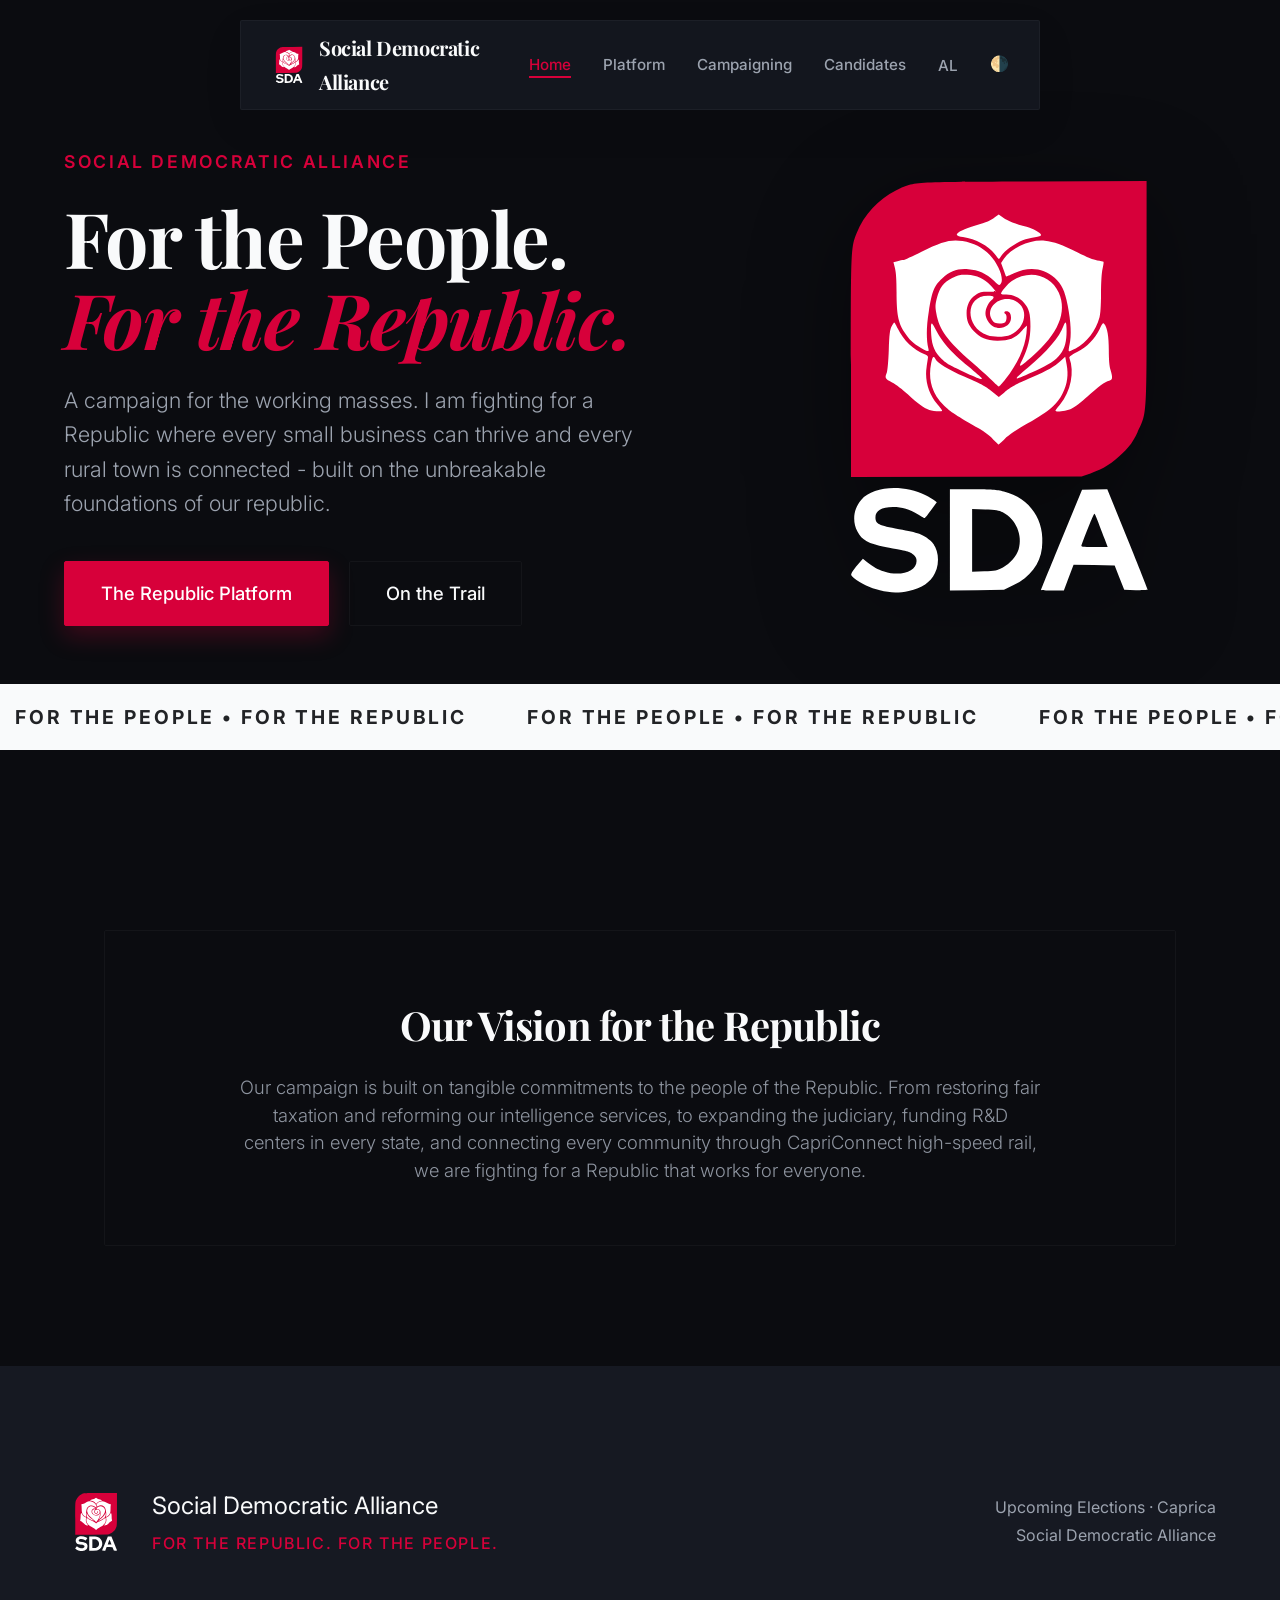
==== index.html @ f96bc6f6 "feat: add Caprica Unity logo next to Isolde's name" ====
<!DOCTYPE html>

<html lang="en">
<head>
<meta charset="utf-8"/>
<meta content="width=device-width, initial-scale=1.0" name="viewport"/>
<title>Social Democratic Alliance - For the Republic</title>
<link href="https://fonts.googleapis.com/css2?family=Playfair+Display:wght@400;600;700;900&amp;family=Inter:wght@300;400;500;600&amp;display=swap" rel="stylesheet"/>
<link href="assets/css/style.css?v=7.1" rel="stylesheet"/>
<script>
    const savedTheme = localStorage.getItem('theme');
    if (savedTheme !== 'light') {
      document.documentElement.classList.add('dark-theme');
    }
  </script>
<script defer="" src="assets/js/translations.js?v=2.0"></script>
<link href="assets/images/favicon.png" rel="icon" type="image/png"/>
<meta content="Social Democratic Alliance" property="og:title"/>
<meta content="For the Republic. For the People." property="og:description"/>
<meta content="https://uumeet-zade.github.io/sdapage/assets/images/link_preview.png" property="og:image"/>
<meta content="website" property="og:type"/>
<meta content="summary_large_image" name="twitter:card"/>
<meta content="Social Democratic Alliance" name="twitter:title"/>
<meta content="For the Republic. For the People." name="twitter:description"/>
<meta content="https://uumeet-zade.github.io/sdapage/assets/images/link_preview.png" name="twitter:image"/>
</head>
<body>
<nav>
<a class="nav-brand" href="index.html" style="text-decoration: none; color: inherit;">
<img alt="Social Democratic Alliance Logo" class="nav-logo logo-light" src="assets/images/SDAlogo.svg"/>
<img alt="Social Democratic Alliance Logo" class="nav-logo logo-dark" src="assets/images/SDAlogo-dark.svg"/>
<span class="nav-name" data-i18n="nav-name">Social Democratic Alliance</span>
</a>
<ul class="nav-links">
<li><a class="active" data-i18n="nav-home" href="index.html">Home</a></li>
<li><a data-i18n="nav-platform" href="platform.html">Platform</a></li>
<li><a data-i18n="nav-campaigning" href="events.html">Campaigning</a></li>
<li><a data-i18n="nav-candidates" href="candidates.html">Candidates</a></li>
<li class="lang-switcher">
<button aria-label="Change Language" class="lang-toggle">
<span class="lang-current">AL</span>
</button>
<div class="lang-dropdown">
<button class="lang-option active" data-i18n="auto-index-1" data-lang="al">Alanian</button>
<button class="lang-option" data-i18n="auto-index-2" data-lang="ga">Gallic</button>
<button class="lang-option" data-i18n="auto-index-3" data-lang="ac">Alcamerian</button>
<button class="lang-option" data-i18n="auto-index-4" data-lang="ra">Rälandic</button>
<button class="lang-option" data-i18n="auto-index-5" data-lang="my">Myrati</button>
<button class="lang-option" data-i18n="auto-index-6" data-lang="au">Austrumish</button>
<button class="lang-option" data-i18n="auto-index-7" data-lang="le">Leislandic</button>
</div>
</li>
<li><a class="theme-toggle" data-i18n="auto-index-9" href="#" onclick="toggleTheme(event)" title="Toggle Night Mode">🌗</a></li>
</ul>
</nav>
<section id="home" style="padding-top: 120px; padding-bottom: 20px;">
<div class="hero" style="display: flex; align-items: center; gap: 60px; text-align: left; padding: 0 5%; max-width: 1400px; margin: 0 auto; background: transparent; border: none; box-shadow: none; backdrop-filter: none;">
<div class="hero-content fade-up" style="flex: 1.2; z-index: 2;">
<div class="hero-eyebrow" data-i18n="idx-eyebrow" style="font-size: 1.1rem; color: var(--primary); letter-spacing: 0.15em; text-transform: uppercase; margin-bottom: 20px;">
          Social Democratic Alliance</div>
<h1 class="hero-title fade-up delay-1" data-i18n="idx-hero-title" style="font-size: clamp(3.5rem, 6vw, 6rem); line-height: 1.05; margin-bottom: 24px; ">For the
          People.<br/><span style="color: var(--primary);">For the Republic.</span></h1>
<p class="hero-subtitle fade-up delay-2" data-i18n="idx-hero-sub" style="font-size: 1.35rem; line-height: 1.6; color: var(--text-muted); margin-bottom: 40px; max-width: 600px;">
          A campaign for the working masses. I am fighting for a Republic where every small business can thrive and
          every
          rural town is connected - built on the unbreakable foundations of our republic.</p>
<div class="hero-buttons" style="display: flex; gap: 20px; align-items: center;">
<a class="btn-primary" data-i18n="idx-btn-plat" href="platform.html" style="text-decoration: none; padding: 16px 36px; font-size: 1.15rem;">The Republic Platform</a>
<a class="btn-outline" data-i18n="idx-btn-events" href="events.html" style="text-decoration: none; padding: 16px 36px; font-size: 1.15rem;">On the Trail</a>
</div>
</div>
<div class="hero-visual hover-float" style="flex: 0.8; display: flex; justify-content: center; position: relative; z-index: 2;">
<div style="position: relative; width: 100%; max-width: 420px; display: flex; justify-content: center; padding-top: 40px;">
<img alt="Social Democratic Alliance" class="logo-light" src="assets/images/SDAlogo.svg" style="width: 80%; height: auto; position: relative; z-index: 2; display: block; filter: drop-shadow(0 10px 30px rgba(0,0,0,0.1)); margin-bottom: 40px;"/>
<img alt="Social Democratic Alliance" class="logo-dark" src="assets/images/SDAlogo-dark.svg" style="width: 80%; height: auto; position: relative; z-index: 2; display: block; filter: drop-shadow(0 20px 50px rgba(0,0,0,0.4)); margin-bottom: 40px;"/>
</div>
</div>
</div>
<!-- Editorial Marquee -->
<div class="marquee-container" style="margin-top: 30px;">
<div class="marquee-track">
<div class="marquee-content">
<span class="marquee-text" data-i18n="marquee-text">For the People • For the Republic</span>
<span class="marquee-text" data-i18n="marquee-text">For the People • For the Republic</span>
<span class="marquee-text" data-i18n="marquee-text">For the People • For the Republic</span>
<span class="marquee-text" data-i18n="marquee-text">For the People • For the Republic</span>
<span class="marquee-text" data-i18n="marquee-text">For the People • For the Republic</span>
<span class="marquee-text" data-i18n="marquee-text">For the People • For the Republic</span>
<span class="marquee-text" data-i18n="marquee-text">For the People • For the Republic</span>
<span class="marquee-text" data-i18n="marquee-text">For the People • For the Republic</span>
<span class="marquee-text" data-i18n="marquee-text">For the People • For the Republic</span>
<span class="marquee-text" data-i18n="marquee-text">For the People • For the Republic</span>
</div>
<div aria-hidden="true" class="marquee-content">
<span class="marquee-text" data-i18n="marquee-text">For the People • For the Republic</span>
<span class="marquee-text" data-i18n="marquee-text">For the People • For the Republic</span>
<span class="marquee-text" data-i18n="marquee-text">For the People • For the Republic</span>
<span class="marquee-text" data-i18n="marquee-text">For the People • For the Republic</span>
<span class="marquee-text" data-i18n="marquee-text">For the People • For the Republic</span>
<span class="marquee-text" data-i18n="marquee-text">For the People • For the Republic</span>
<span class="marquee-text" data-i18n="marquee-text">For the People • For the Republic</span>
<span class="marquee-text" data-i18n="marquee-text">For the People • For the Republic</span>
<span class="marquee-text" data-i18n="marquee-text">For the People • For the Republic</span>
<span class="marquee-text" data-i18n="marquee-text">For the People • For the Republic</span>
</div>
</div>
</div>
</section>
<section class="bento-grid reveal-on-scroll" style="position: relative; z-index: 5; margin-top: 40px;">
<!-- Main Intro Card -->
<div class="bento-item bento-full" style="background: transparent; border: 1px solid var(--border-color); text-align: center; padding: 60px 20px; border-radius: 2px;">
<h2 data-i18n="idx-vision-title" style="font-size: 2.5rem;  margin-bottom: 15px; ">Our Vision for the Republic
      </h2>
<p data-i18n="idx-vision-desc" style="opacity: 0.9; font-size: 1.15rem; max-width: 800px; margin: 0 auto; line-height: 1.5;">Our campaign is
        built on tangible commitments to the people of the Republic. From restoring fair taxation and reforming our
        intelligence services, to expanding the judiciary, funding R&amp;D centers in every state, and connecting every
        community through CapriConnect high-speed rail, we are fighting for a Republic that works for everyone.</p>
</div>
</section>
<footer>
<div class="footer-container">
<div class="footer-brand">
<img alt="Social Democratic Alliance" class="logo-light" src="assets/images/SDAlogo.svg"/>
<img alt="Social Democratic Alliance" class="logo-dark" src="assets/images/SDAlogo-dark.svg"/>
<div class="footer-brand-text">
<div class="footer-name" data-i18n="footer-name">Social Democratic Alliance</div>
<div class="footer-motto" data-i18n="footer-motto">For the Republic. For the People.</div>
</div>
</div>
<div class="footer-copy" data-i18n="footer-copy">
        Upcoming Elections · Caprica<br/>
        Social Democratic Alliance
      </div>
</div>
</footer>
<script>
    function toggleTheme(e) {
      if (e) e.preventDefault();
      const html = document.documentElement;
      if (html.classList.contains('dark-theme')) {
        html.classList.remove('dark-theme');
        localStorage.setItem('theme', 'light');
      } else {
        html.classList.add('dark-theme');
        localStorage.setItem('theme', 'dark');
      }
    }

    // Scroll-Triggered Reveals
    document.addEventListener("DOMContentLoaded", function () {
      const observerOptions = {
        root: null,
        rootMargin: '0px',
        threshold: 0.15
      };

      const observer = new IntersectionObserver((entries, observer) => {
        entries.forEach(entry => {
          if (entry.isIntersecting) {
            entry.target.classList.add('is-visible');
            observer.unobserve(entry.target);
          }
        });
      }, observerOptions);

      document.querySelectorAll('.reveal-on-scroll').forEach((el) => {
        observer.observe(el);
      });
    });

  </script>
</body>
</html>
---- assets/css/style.css ----
/* SOCIAL DEMOCRATIC ALLIANCE - PREMIUM MINIMALIST DESIGN SYSTEM */

*,
*::before,
*::after {
  box-sizing: border-box;
  margin: 0;
  padding: 0;
}

:root {
  /* Core Palette */
  --primary: #D7003A;
  /* Official Rose Red */
  --primary-hover: #B0002F;
  --primary-glow: rgba(215, 0, 58, 0.15);

  /* Light Theme */
  --bg-body: #FFFFFF;
  --bg-surface: #F9FAFB;
  --text-main: #111827;
  --text-muted: #6B7280;
  --border-color: rgba(0, 0, 0, 0.04);

  /* Shared Elements */
  --radius-sm: 0px;
  --radius-md: 0px;
  --radius-lg: 2px;
  --radius-xl: 2px;
  --shadow-diffuse: 0 4px 12px rgba(0, 0, 0, 0.03);
  --shadow-hover: 0 8px 24px rgba(0, 0, 0, 0.06);
  --transition: all 0.4s cubic-bezier(0.16, 1, 0.3, 1);
}

html.dark-theme {
  --bg-body: #0B0C10;
  --bg-surface: #161922;
  --text-main: #F9FAFB;
  --text-muted: #9CA3AF;
  --border-color: rgba(255, 255, 255, 0.04);
  --shadow-diffuse: 0 4px 12px rgba(0, 0, 0, 0.4);
  --shadow-hover: 0 8px 24px rgba(0, 0, 0, 0.6);
  --primary-glow: rgba(215, 0, 58, 0.25);
}

html {
  scroll-behavior: smooth;
}

body {
  font-family: 'Inter', sans-serif;
  background: var(--bg-body);
  color: var(--text-main);
  min-height: 100vh;
  line-height: 1.7;
  -webkit-font-smoothing: antialiased;
  transition: background 0.4s ease, color 0.4s ease;
}

h1,
h2,
h3,
.nav-name {
  font-family: 'Playfair Display', serif;
  letter-spacing: -0.02em;
  color: var(--text-main);
}

/* ==========================================================================
   NAVIGATION
   ========================================================================== */
/* NAV (Glassmorphism) */
nav {
  position: fixed;
  top: 0;
  left: 0;
  right: 0;
  z-index: 100;
  background: rgba(255, 255, 255, 0.85);
  backdrop-filter: blur(12px);
  -webkit-backdrop-filter: blur(12px);
  border-bottom: 1px solid var(--border-color);
  padding: 16px 5%;
  display: flex;
  justify-content: space-between;
  align-items: center;
  transition: var(--transition);
}

.nav-brand {
  display: flex;
  align-items: center;
  gap: 12px;
  cursor: pointer;
}

.nav-logo {
  width: 40px;
  height: 40px;
  object-fit: contain;
  background-color: transparent;
  padding: 0;
}

.nav-name {
  font-size: 1.25rem;
  font-weight: 700;
  color: var(--text-main);
  letter-spacing: -0.02em;
}

.nav-links {
  display: flex;
  gap: 32px;
  list-style: none;
}

.nav-links a {
  text-decoration: none;
  color: var(--text-muted);
  font-size: 0.95rem;
  font-weight: 500;
  transition: var(--transition);
  position: relative;
}

.nav-links a:hover,
.nav-links a.active {
  color: var(--primary);
}

.nav-links a::after {
  content: '';
  position: absolute;
  left: 0;
  bottom: -4px;
  width: 100%;
  height: 2px;
  background: var(--primary);
  transform: scaleX(0);
  transform-origin: right;
  transition: transform 0.3s ease;
}

.nav-links a:hover::after,
.nav-links a.active::after {
  transform: scaleX(1);
  transform-origin: left;
}

/* LANG SWITCHER */
.lang-switcher {
  position: relative;
  display: flex;
  align-items: center;
  cursor: pointer;
}

.lang-toggle {
  background: none;
  border: none;
  font-size: 0.95rem;
  cursor: pointer;
  color: var(--text-muted);
  display: flex;
  align-items: center;
  gap: 6px;
  padding: 0;
  border-radius: 0;
  transition: var(--transition);
  font-weight: 500;
  font-family: inherit;
  position: relative;
}

.lang-toggle:hover,
.lang-switcher:hover .lang-toggle {
  background: none;
  color: var(--primary);
}

.lang-toggle::after {
  content: '';
  position: absolute;
  left: 0;
  bottom: -4px;
  width: 100%;
  height: 2px;
  background: var(--primary);
  transform: scaleX(0);
  transform-origin: right;
  transition: transform 0.3s ease;
}

.lang-toggle:hover::after,
.lang-switcher:hover .lang-toggle::after {
  transform: scaleX(1);
  transform-origin: left;
}

.lang-dropdown {
  position: absolute;
  top: 150%;
  right: 0;
  background: rgba(255, 255, 255, 0.95);
  backdrop-filter: blur(12px);
  -webkit-backdrop-filter: blur(12px);
  border: 1px solid var(--border-color);
  border-radius: 0;
  box-shadow: var(--shadow-md);
  min-width: 180px;
  opacity: 0;
  visibility: hidden;
  transform: translateY(-10px);
  transition: var(--transition);
  z-index: 200;
  overflow: hidden;
}

.lang-switcher:hover .lang-dropdown,
.lang-switcher:focus-within .lang-dropdown {
  opacity: 1;
  visibility: visible;
  transform: translateY(0);
}

.lang-option {
  display: flex;
  align-items: center;
  gap: 12px;
  padding: 12px 16px;
  width: 100%;
  background: none;
  border: none;
  text-align: left;
  font-size: 0.95rem;
  font-weight: 500;
  color: var(--text-main);
  cursor: pointer;
  transition: var(--transition);
  font-family: inherit;
}

.lang-option:hover {
  background: var(--primary-light);
  color: var(--primary);
}

.lang-option.active {
  color: var(--primary);
  background: rgba(215, 0, 58, 0.05);
  font-weight: 700;
}

/* PAGES */
.page {
  padding-top: 100px;
  /* offset for fixed nav */
}






html.dark-theme nav {
  background: rgba(30, 30, 30, 0.85);
  border-bottom: 1px solid var(--border-color);
}

html.dark-theme .lang-dropdown {
  background: rgba(30, 30, 30, 0.95);
}

html.dark-theme .lang-toggle:hover,
html.dark-theme .lang-option:hover {
  background: rgba(255, 255, 255, 0.1);
}

html.dark-theme .lang-option.active {
  background: rgba(215, 0, 58, 0.15);
}

.theme-toggle {
  font-size: 1.25rem;
  cursor: pointer;
  text-decoration: none;
  display: flex;
  align-items: center;
  justify-content: center;
  transition: transform 0.3s ease;
}

.theme-toggle:hover {
  transform: scale(1.1);
}



/* ==========================================================================
   BUTTONS
   ========================================================================== */
.btn-primary,
.btn-outline {
  padding: 18px 36px;
  font-size: 1.05rem;
  font-weight: 500;
  font-family: 'Inter', sans-serif;
  border-radius: 2px;
  cursor: pointer;
  transition: var(--transition);
  display: inline-flex;
  align-items: center;
  justify-content: center;
  text-decoration: none;
  position: relative;
  overflow: hidden;
  z-index: 1;
  white-space: nowrap;
}

.btn-primary {
  background: var(--primary);
  color: #FFFFFF;
  border: 1px solid var(--primary);
  box-shadow: 0 10px 25px var(--primary-glow);
}

.btn-primary:hover {
  transform: translateY(-4px);
  box-shadow: 0 15px 35px var(--primary-glow);
  background: var(--primary-hover);
}

.btn-outline {
  background: transparent;
  color: var(--text-main);
  border: 1px solid var(--border-color);
}

.btn-outline:hover {
  border-color: var(--primary);
  color: var(--primary);
  transform: translateY(-4px);
}

/* ==========================================================================
   HERO SECTION
   ========================================================================== */
.page-section {
  padding-top: 160px;
}

.hero {
  display: flex;
  align-items: center;
  gap: 80px;
  padding: 0 5%;
  max-width: 1400px;
  margin: 0 auto;
}

.hero-eyebrow {
  font-size: 0.9rem;
  font-weight: 600;
  color: var(--primary);
  text-transform: uppercase;
  letter-spacing: 0.2em;
  margin-bottom: 24px;
}

.hero-title {
  font-size: clamp(4rem, 7vw, 7rem);
  line-height: 1;
  margin-bottom: 32px;
}

.hero-title span {
  color: var(--primary);
  font-style: italic;
}

.hero-subtitle {
  font-size: 1.35rem;
  color: var(--text-muted);
  max-width: 600px;
  margin-bottom: 48px;
  font-weight: 300;
}

.hero-buttons {
  display: flex;
  gap: 24px;
}

.hero-visual img {
  width: 100%;
  max-width: 500px;
  opacity: 0.9;
}

/* Removed opacity reduction to keep logo bright in dark mode */
html.dark-theme .hero-visual img {
  opacity: 1;
}

/* ==========================================================================
   SHARED SECTIONS & BENTO
   ========================================================================== */
.bento-grid {
  padding: 120px 5%;
  max-width: 1200px;
  margin: 0 auto;
}

.bento-item {
  transition: transform 0.4s cubic-bezier(0.16, 1, 0.3, 1), border-color 0.4s cubic-bezier(0.16, 1, 0.3, 1), box-shadow 0.4s cubic-bezier(0.16, 1, 0.3, 1);
}

.bento-item:hover {
  transform: translateY(-4px);
  border-color: var(--primary) !important;
  box-shadow: 0 10px 30px var(--primary-glow) !important;
}

.bento-full {
  text-align: center;
  padding: 80px 20px;
}

.bento-full h2 {
  font-size: 3.5rem;
  margin-bottom: 24px;
}

.bento-full p {
  font-size: 1.25rem;
  max-width: 800px;
  margin: 0 auto;
  color: var(--text-muted);
  font-weight: 300;
}

/* ==========================================================================
   CANDIDATES
   ========================================================================== */
.candidates-section {
  padding: 80px 5% 160px;
  max-width: 1300px;
  margin: 0 auto;
}

.candidates-category {
  margin-bottom: 120px;
}

.category-label {
  font-size: 2rem;
  margin-bottom: 60px;
  color: var(--text-main);
  text-align: center;
}

.candidates-grid,
.masonry-candidates {
  display: grid;
  grid-template-columns: repeat(auto-fit, minmax(320px, 1fr));
  gap: 40px;
}

/* Feature Candidates (Executive) */
.featured-candidates {
  display: flex;
  flex-direction: column;
  gap: 40px;
  margin-bottom: 40px;
}

/* Universal Card Style for Candidates */
.candidate-card,
.featured-candidate-card {
  background: var(--bg-surface);
  border-radius: var(--radius-lg);
  padding: 48px;
  border: none;
  box-shadow: var(--shadow-diffuse);
  transition: var(--transition);
  cursor: pointer;
  text-align: center;
  display: flex;
  flex-direction: column;
  align-items: center;
}

.featured-candidate-card {
  flex-direction: row;
  text-align: left;
  align-items: center;
  gap: 48px;
}

.candidate-card:hover,
.featured-candidate-card:hover {
  transform: translateY(-8px);
  box-shadow: 0 15px 40px var(--primary-glow);
  border-color: var(--primary);
}

.candidate-image,
.candidate-initials {
  width: 120px;
  height: 120px;
  border-radius: 50%;
  object-fit: cover;
  margin-bottom: 32px;
  box-shadow: var(--shadow-diffuse);
  background: var(--bg-body);
  display: flex;
  align-items: center;
  justify-content: center;
  font-size: 2.5rem;
  font-family: 'Playfair Display', serif;
  color: var(--text-main);
}

.featured-candidate-card .candidate-image,
.featured-candidate-card .candidate-initials {
  width: 180px;
  height: 180px;
  margin-bottom: 0;
}

.candidate-name {
  font-size: 2rem;
  margin-bottom: 8px;
}

.candidate-role {
  font-family: 'Inter', sans-serif;
  font-size: 0.95rem;
  font-weight: 600;
  color: var(--primary);
  text-transform: uppercase;
  letter-spacing: 0.1em;
  margin-bottom: 16px;
}

.candidate-constituency {
  font-size: 0.95rem;
  color: var(--text-muted);
  margin-bottom: 24px;
}

.candidate-bio {
  font-size: 1.05rem;
  color: var(--text-muted);
  line-height: 1.7;
}

/* ==========================================================================
   EVENTS
   ========================================================================== */
.events-section {
  padding: 80px 5% 160px;
  max-width: 1100px;
  margin: 0 auto;
}

.event-filters {
  display: flex;
  justify-content: center;
  gap: 16px;
  margin-bottom: 80px;
  flex-wrap: wrap;
}

.filter-btn {
  background: transparent;
  border: none;
  padding: 12px 24px;
  font-size: 1rem;
  font-weight: 500;
  color: var(--text-muted);
  cursor: pointer;
  border-radius: 2px;
  transition: var(--transition);
}

.filter-btn:hover {
  color: var(--text-main);
}

.filter-btn.active {
  background: var(--text-main);
  color: var(--bg-body);
  box-shadow: var(--shadow-diffuse);
}

.events-list {
  display: flex;
  flex-direction: column;
  gap: 40px;
}

.event-card {
  background: var(--bg-surface);
  border-radius: var(--radius-lg);
  border: none;
  box-shadow: var(--shadow-diffuse);
  display: flex;
  transition: var(--transition);
  overflow: hidden;
}

.event-card:hover {
  transform: translateY(-8px);
  box-shadow: var(--shadow-hover);
}

.event-date {
  padding: 48px;
  display: flex;
  flex-direction: column;
  align-items: center;
  justify-content: center;
  background: var(--bg-body);
  min-width: 160px;
}

.event-date-month {
  font-size: 0.9rem;
  font-weight: 600;
  color: var(--primary);
  text-transform: uppercase;
  letter-spacing: 0.2em;
  margin-bottom: 8px;
}

.event-date-day {
  font-size: 4rem;
  font-weight: 300;
  font-family: 'Playfair Display', serif;
  line-height: 1;
}

.event-details {
  padding: 48px;
  flex-grow: 1;
}

.event-title {
  font-size: 2rem;
  margin-bottom: 16px;
}

.event-location,
.event-time {
  font-size: 1rem;
  color: var(--text-muted);
  margin-bottom: 12px;
  font-weight: 300;
}

.event-desc {
  margin-top: 24px;
  font-size: 1.1rem;
  color: var(--text-muted);
}

.event-action {
  padding: 48px;
  display: flex;
  align-items: center;
}

/* ==========================================================================
   PLATFORM ZIGZAG
   ========================================================================== */
.platform-zigzag {
  display: flex;
  flex-direction: column;
  gap: 120px;
  padding: 80px 5% 160px;
  max-width: 1200px;
  margin: 0 auto;
}

.zigzag-row {
  display: flex;
  align-items: center;
  gap: 80px;
}

.zigzag-row:nth-child(even) {
  flex-direction: row-reverse;
}

.zigzag-image-placeholder {
  flex: 0 0 auto;
  width: 100%;
  max-width: 440px;
  aspect-ratio: 4/3;
  background: var(--bg-surface);
  border-radius: var(--radius-lg);
  display: flex;
  align-items: center;
  justify-content: center;
  color: var(--text-muted);
  box-shadow: var(--shadow-diffuse);
}

.zigzag-content {
  flex: 1;
}

.zigzag-title {
  font-size: 2.5rem;
  margin-bottom: 24px;
}

.zigzag-desc {
  font-size: 1.15rem;
  color: var(--text-muted);
  font-weight: 300;
}

/* ==========================================================================
   PAGE HEADERS
   ========================================================================== */
.page-header {
  padding: 160px 5% 80px;
  max-width: 1000px;
  margin: 0 auto;
  text-align: center;
}

.page-header h1 {
  font-size: 4.5rem;
  margin-bottom: 24px;
}

.page-header p {
  font-size: 1.35rem;
  color: var(--text-muted);
  font-weight: 300;
}

/* ==========================================================================
   FOOTER
   ========================================================================== */
footer {
  padding: 120px 5%;
  background: var(--bg-surface);
}

.footer-container {
  max-width: 1400px;
  margin: 0 auto;
  display: flex;
  justify-content: space-between;
  align-items: center;
}

.footer-brand {
  display: flex;
  align-items: center;
  gap: 24px;
}

.footer-brand img {
  width: 64px;
  height: 64px;
}

.footer-name {
  font-size: 1.5rem;
  margin-bottom: 4px;
}

.footer-motto {
  font-size: 1rem;
  color: var(--primary);
  font-weight: 500;
  letter-spacing: 0.1em;
  text-transform: uppercase;
}

.footer-copy {
  text-align: right;
  font-size: 1rem;
  color: var(--text-muted);
}

/* ==========================================================================
   MODALS
   ========================================================================== */
.modal-backdrop {
  position: fixed;
  top: 0;
  left: 0;
  right: 0;
  bottom: 0;
  background: rgba(0, 0, 0, 0.4);
  backdrop-filter: blur(8px);
  -webkit-backdrop-filter: blur(8px);
  z-index: 1000;
  display: flex;
  justify-content: center;
  align-items: center;
  opacity: 0;
  visibility: hidden;
  transition: all 0.4s ease;
}

.modal-backdrop.active {
  opacity: 1;
  visibility: visible;
}

.modal-content {
  background: var(--bg-body);
  padding: 48px;
  border-radius: var(--radius-xl);
  width: 90%;
  max-width: 480px;
  position: relative;
  transform: translateY(40px) scale(0.95);
  opacity: 0;
  transition: all 0.5s cubic-bezier(0.16, 1, 0.3, 1);
  box-shadow: var(--shadow-hover);
}

.modal-backdrop.active .modal-content {
  transform: translateY(0) scale(1);
  opacity: 1;
}

.modal-close {
  position: absolute;
  top: 24px;
  right: 24px;
  background: none;
  border: none;
  font-size: 24px;
  cursor: pointer;
  color: var(--text-muted);
}

.modal-close:hover {
  color: var(--text-main);
}

.modal-header {
  text-align: center;
  margin-bottom: 40px;
}

.modal-header h3 {
  font-size: 2rem;
}

.modal-body {
  display: flex;
  flex-direction: column;
  gap: 20px;
}

.modal-action-btn {
  width: 100%;
  padding: 18px;
  border-radius: 2px;
  font-size: 1.05rem;
  font-weight: 500;
  cursor: pointer;
  border: none;
  font-family: 'Inter', sans-serif;
  transition: var(--transition);
}

.modal-action-btn.btn-primary {
  background: var(--primary);
  color: white;
}

.modal-action-btn.btn-primary:hover {
  background: var(--primary-hover);
  transform: translateY(-2px);
}

.modal-action-btn.btn-secondary {
  background: var(--bg-surface);
  color: var(--text-main);
}

.modal-action-btn.btn-secondary:hover {
  background: var(--bg-body);
  box-shadow: var(--shadow-diffuse);
  transform: translateY(-2px);
}

/* ==========================================================================
   MOBILE RESPONSIVENESS
   ========================================================================== */
@media (max-width: 1024px) {
  .hero {
    flex-direction: column;
    text-align: center;
    padding-top: 40px;
  }

  .hero-buttons {
    justify-content: center;
  }

  .featured-candidate-card {
    flex-direction: column;
    text-align: center;
  }

  .zigzag-row,
  .zigzag-row:nth-child(even) {
    flex-direction: column;
    text-align: center;
  }

  .event-card {
    flex-direction: column;
  }

  .event-date {
    flex-direction: row;
    gap: 16px;
    padding: 24px;
    border-bottom: 1px solid var(--border-color);
  }

  .event-action {
    padding: 24px;
    justify-content: center;
  }

  .footer-container {
    flex-direction: column;
    text-align: center;
    gap: 40px;
  }

  .footer-copy {
    text-align: center;
  }
}

@media (max-width: 768px) {
  .nav-links {
    display: none;
  }

  .hero-title {
    font-size: 3.5rem;
  }

  .bento-full h2 {
    font-size: 2.5rem;
  }

  .page-header h1 {
    font-size: 3.5rem;
  }
}


/* FLOATING HOVER NAV OVERRIDE */
nav {
  position: fixed !important;
  top: 20px !important;
  left: 50% !important;
  transform: translateX(-50%) !important;
  width: 90% !important;
  max-width: 800px !important;
  background: var(--bg-surface) !important;
  backdrop-filter: blur(20px) !important;
  -webkit-backdrop-filter: blur(20px) !important;
  border: 1px solid var(--border-color) !important;
  border-radius: 2px !important;
  padding: 10px 30px !important;
  z-index: 2000 !important;
  box-shadow: 0 15px 40px rgba(0, 0, 0, 0.08) !important;
  display: flex !important;
  justify-content: space-between !important;
  align-items: center !important;
  transition: all 0.3s ease !important;
}

html.dark-theme nav {
  background: rgba(22, 25, 34, 0.85) !important;
}

@media (max-width: 600px) {
  nav {
    padding: 10px 15px !important;
    width: 95% !important;
  }

  nav .nav-name {
    display: none !important;
  }
}

/* LOGO TOGGLING */
.logo-dark {
  display: none !important;
}

html.dark-theme .logo-light {
  display: none !important;
}

html.dark-theme .logo-dark {
  display: inline-block !important;
}

/* 2. Marquee Ticker */
.marquee-container {
  width: 100%;
  background: var(--text-main);
  color: var(--bg-body);
  padding: 16px 0;
  overflow: hidden;
  position: relative;
  z-index: 10;
  border-top: 1px solid var(--border-color);
  border-bottom: 1px solid var(--border-color);
  display: block;
}

.marquee-track {
  display: flex;
  width: max-content;
  animation: marquee-scroll 100s linear infinite;
}

.marquee-content {
  display: flex;
  flex-shrink: 0;
  white-space: nowrap;
  gap: 30px;
  padding-right: 30px;
}

.marquee-text {
  font-family: var(--font-heading);
  font-size: 1.2rem;
  letter-spacing: 0.15em;
  text-transform: uppercase;
  padding: 0 15px;
  opacity: 0.9;
  font-weight: 700;
}

@keyframes marquee-scroll {
  0% {
    transform: translate3d(0, 0, 0);
  }

  100% {
    transform: translate3d(-100%, 0, 0);
  }
}

/* 3. Entrance & Float Animations */
.fade-up {
  opacity: 0;
  transform: translateY(30px);
  animation: fadeUpAnim 1.2s forwards cubic-bezier(0.16, 1, 0.3, 1);
}

.delay-1 {
  animation-delay: 0.1s;
}

.delay-2 {
  animation-delay: 0.3s;
}

.delay-3 {
  animation-delay: 0.5s;
}

@keyframes fadeUpAnim {
  to {
    opacity: 1;
    transform: translateY(0);
  }
}

.reveal-on-scroll {
  opacity: 0;
  transform: translateY(30px);
  transition: opacity 1.2s cubic-bezier(0.16, 1, 0.3, 1), transform 1.2s cubic-bezier(0.16, 1, 0.3, 1);
}

.reveal-on-scroll.is-visible {
  opacity: 1;
  transform: translateY(0);
}

.hover-float {
  animation: gentle-float 6s ease-in-out infinite alternate;
}

@keyframes gentle-float {
  0% {
    transform: translateY(0);
  }

  100% {
    transform: translateY(-20px);
  }
}
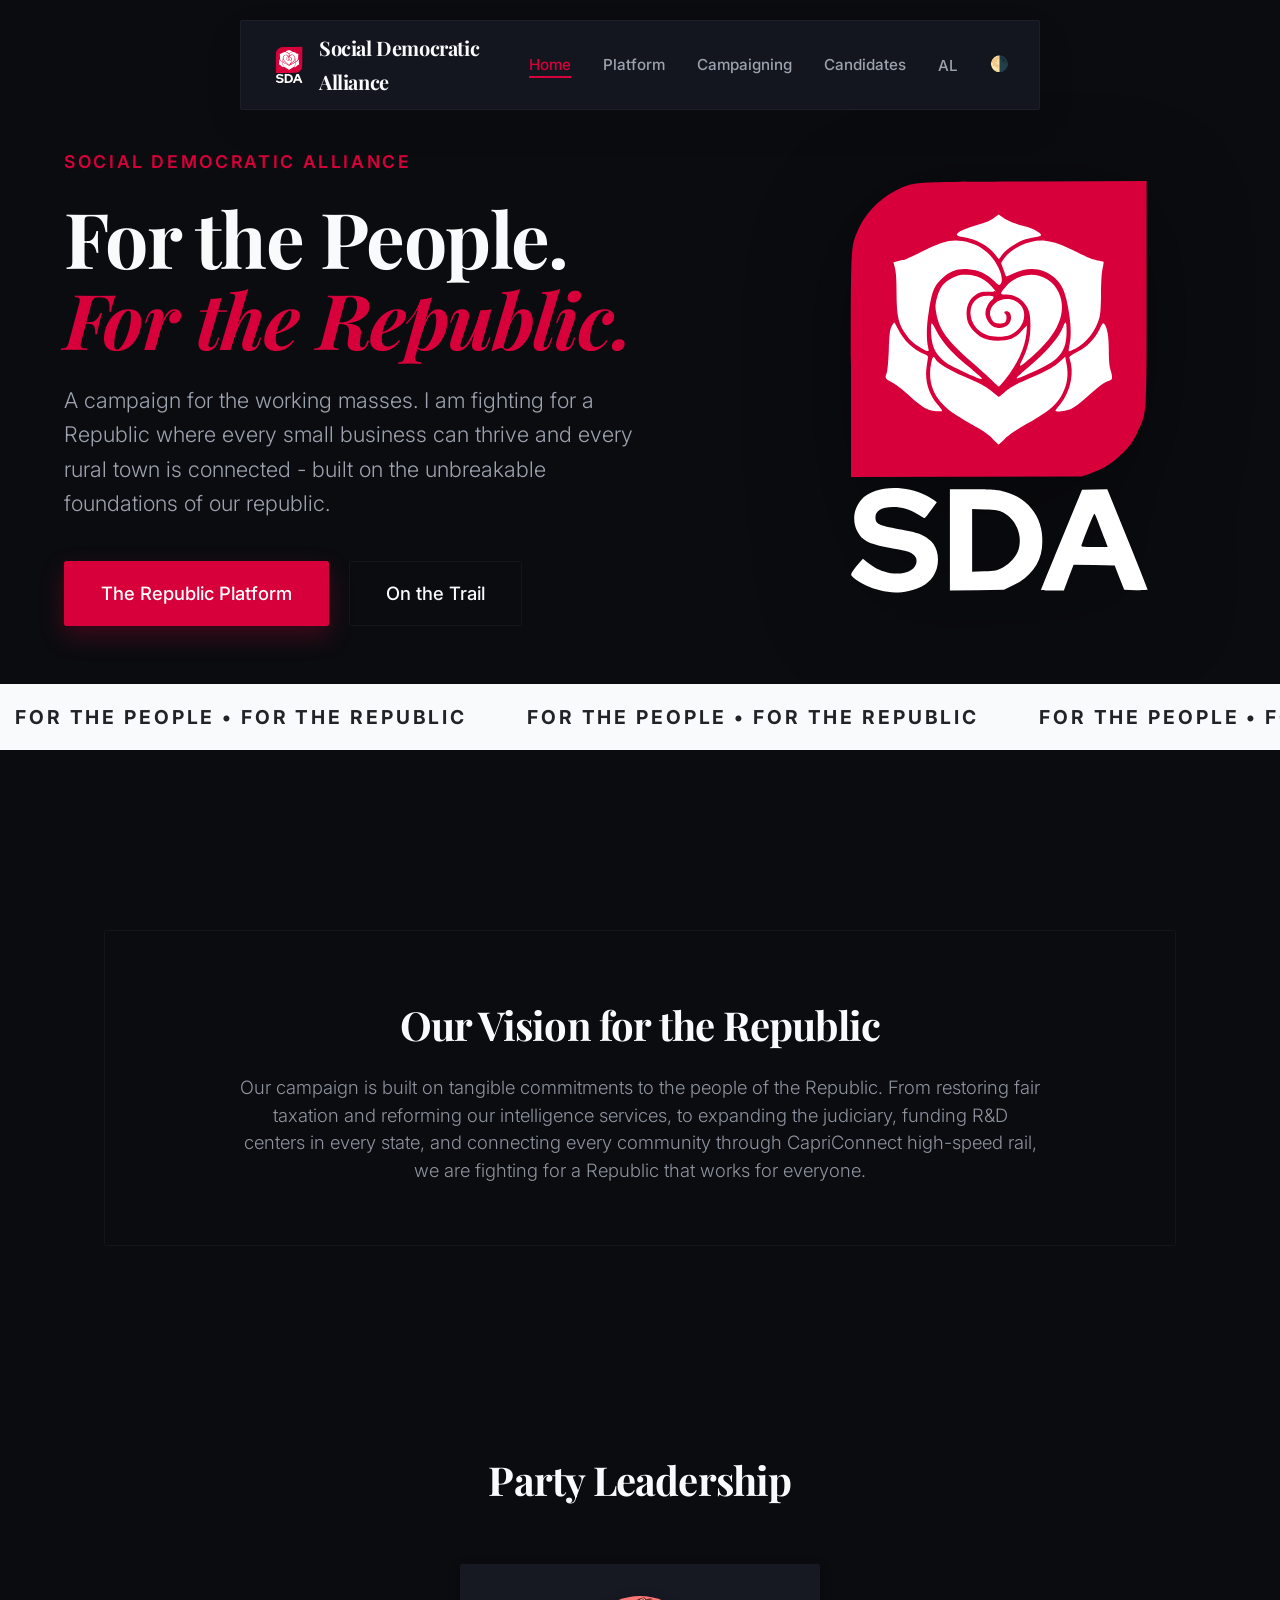
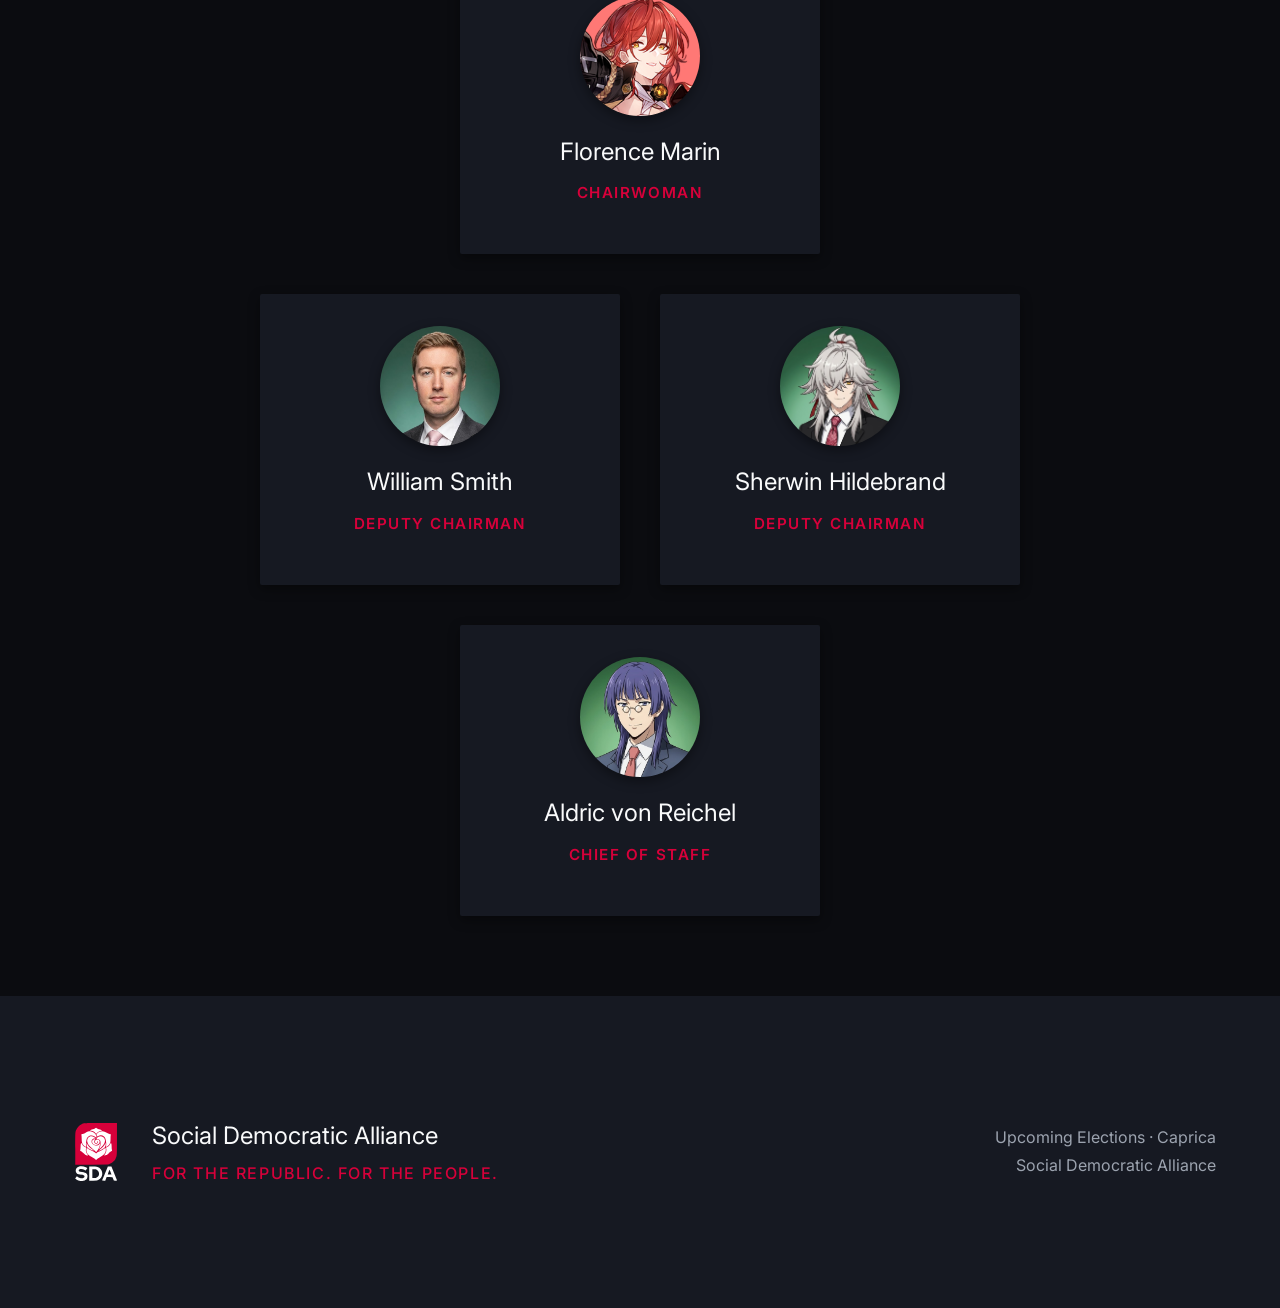
==== commit 09b93145: "feat: add Party Leadership section to index.html with translation keys" ====
--- a/index.html
+++ b/index.html
@@ -117,6 +117,43 @@
         community through CapriConnect high-speed rail, we are fighting for a Republic that works for everyone.</p>
 </div>
 </section>
+<section class="leadership-section reveal-on-scroll" style="margin-top: 80px; text-align: center; padding: 0 5%;">
+<h2 data-i18n="idx-leadership-title" style="font-size: 2.5rem; margin-bottom: 50px;">Party Leadership</h2>
+<div class="leadership-tier" style="display: flex; justify-content: center; margin-bottom: 40px;">
+<div class="featured-candidate-card hover-float" style="width: 100%; max-width: 360px; padding: 32px; flex-direction: column; text-align: center; gap: 16px;">
+<img alt="Florence Marin" class="candidate-image" src="assets/images/portraits/FlorenceMarin.png" style="width: 120px; height: 120px; margin: 0 auto;"/>
+<div class="candidate-details">
+<div class="candidate-name" data-i18n="ld-name-florence" style="font-size: 1.5rem;">Florence Marin</div>
+<div class="candidate-role" data-i18n="ld-role-chair">Chairwoman</div>
+</div>
+</div>
+</div>
+<div class="leadership-tier" style="display: flex; justify-content: center; gap: 40px; margin-bottom: 40px; flex-wrap: wrap;">
+<div class="featured-candidate-card hover-float" style="width: 100%; max-width: 360px; padding: 32px; flex-direction: column; text-align: center; gap: 16px;">
+<img alt="William Smith" class="candidate-image" src="assets/images/portraits/WillSmith.png" style="width: 120px; height: 120px; margin: 0 auto;"/>
+<div class="candidate-details">
+<div class="candidate-name" data-i18n="ld-name-william" style="font-size: 1.5rem;">William Smith</div>
+<div class="candidate-role" data-i18n="ld-role-deputy">Deputy Chairman</div>
+</div>
+</div>
+<div class="featured-candidate-card hover-float" style="width: 100%; max-width: 360px; padding: 32px; flex-direction: column; text-align: center; gap: 16px;">
+<img alt="Sherwin Hildebrand" class="candidate-image" src="assets/images/portraits/SherwinHildebrand.png" style="width: 120px; height: 120px; margin: 0 auto;"/>
+<div class="candidate-details">
+<div class="candidate-name" data-i18n="ld-name-sherwin" style="font-size: 1.5rem;">Sherwin Hildebrand</div>
+<div class="candidate-role" data-i18n="ld-role-deputy">Deputy Chairman</div>
+</div>
+</div>
+</div>
+<div class="leadership-tier" style="display: flex; justify-content: center; margin-bottom: 80px;">
+<div class="featured-candidate-card hover-float" style="width: 100%; max-width: 360px; padding: 32px; flex-direction: column; text-align: center; gap: 16px;">
+<img alt="Aldric von Reichel" class="candidate-image" src="assets/images/portraits/AldricvonReichel.png" style="width: 120px; height: 120px; margin: 0 auto;"/>
+<div class="candidate-details">
+<div class="candidate-name" data-i18n="ld-name-aldric" style="font-size: 1.5rem;">Aldric von Reichel</div>
+<div class="candidate-role" data-i18n="ld-role-chief">Chief of Staff</div>
+</div>
+</div>
+</div>
+</section>
 <footer>
 <div class="footer-container">
 <div class="footer-brand">
